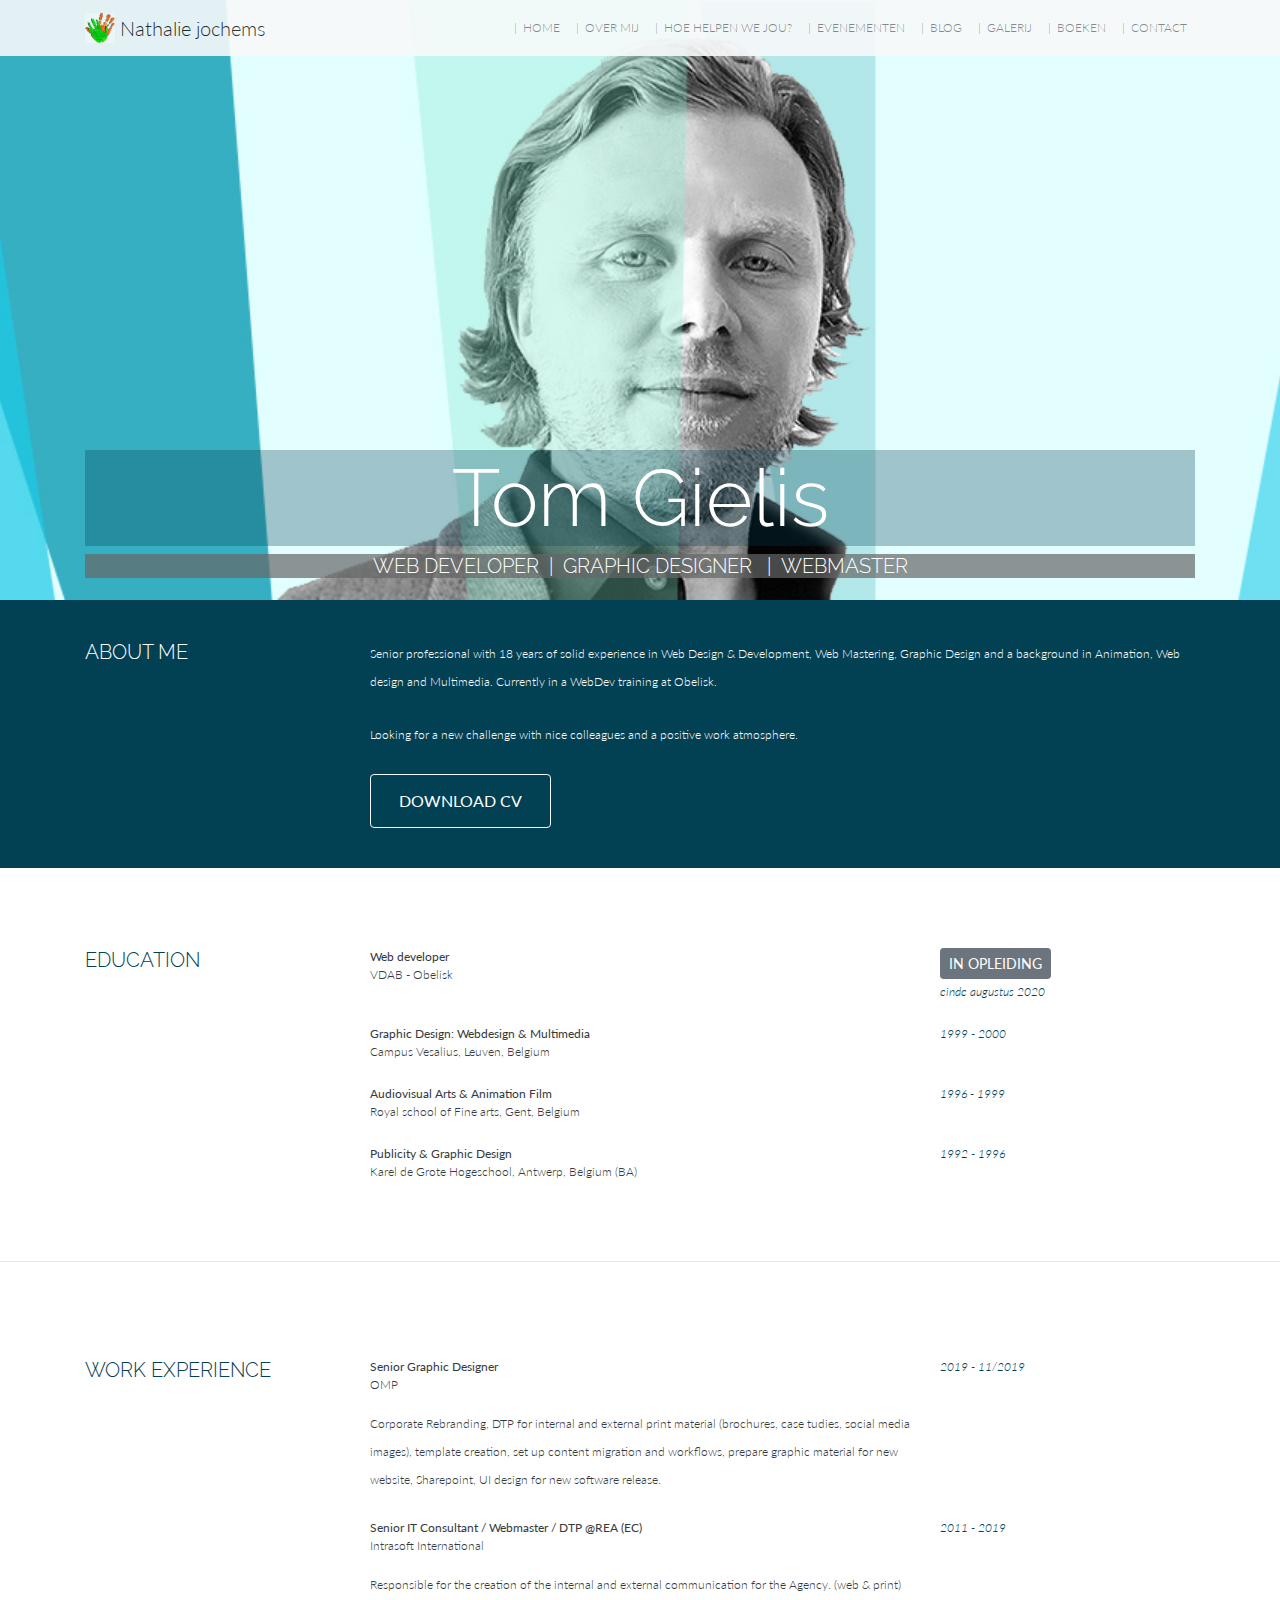
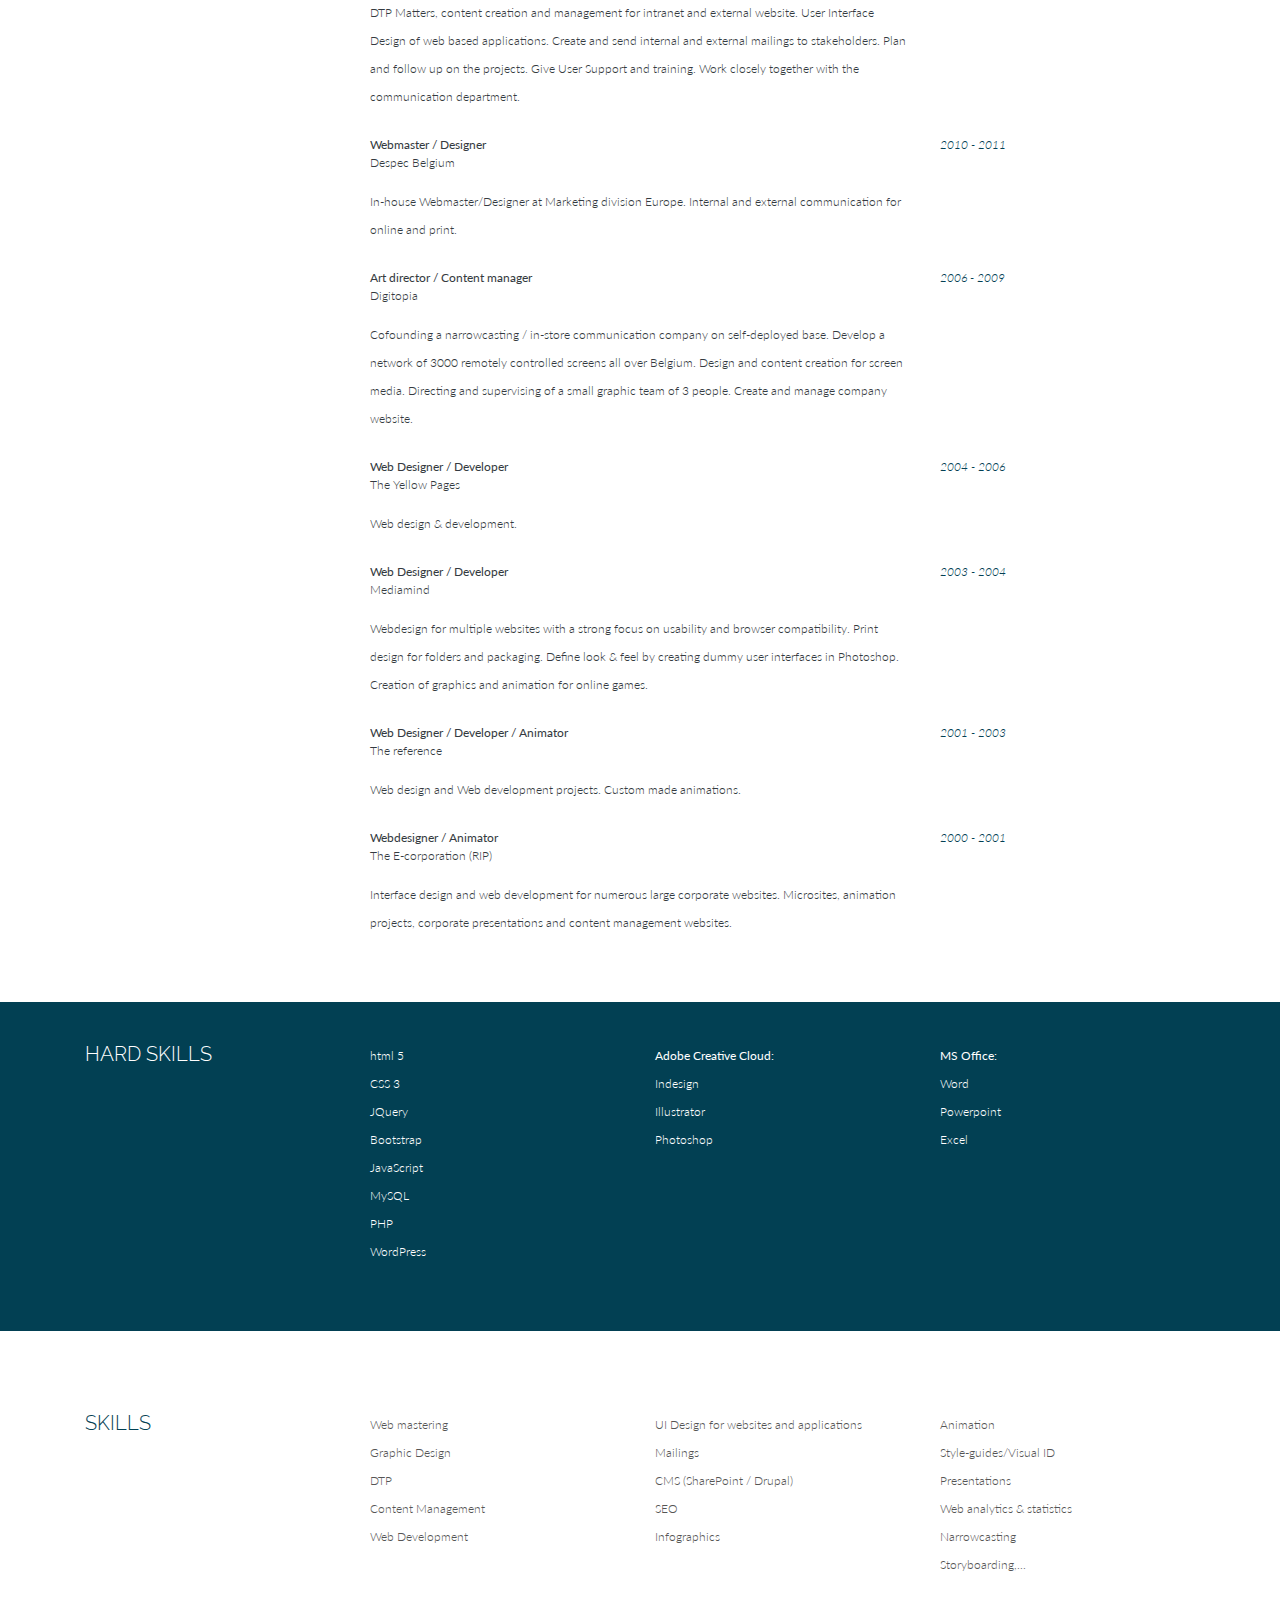
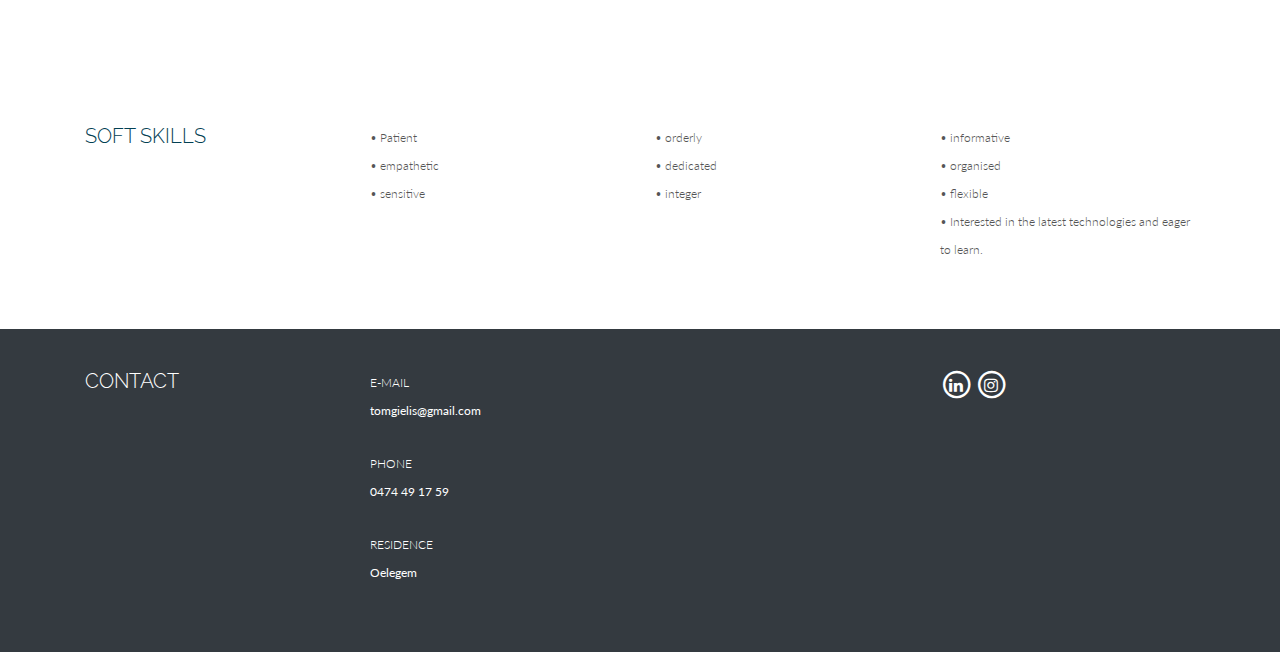
==== index.html @ 1a0eca47 "update1" ====
<!DOCTYPE html>
<html lang="nl">

<head>
    <meta charset="UTF-8">
    <meta name="viewport" content="width=device-width, initial-scale=1.0">
    <title>Tom Gielis</title>

    <link href="https://fonts.googleapis.com/css?family=Lato:300,400,700,300italic,400italic|Raleway:400,300,700"
        rel="stylesheet">

    <link rel="stylesheet" href="https://use.fontawesome.com/releases/v5.0.13/css/all.css"
        integrity="sha384-DNOHZ68U8hZfKXOrtjWvjxusGo9WQnrNx2sqG0tfsghAvtVlRW3tvkXWZh58N9jp" crossorigin="anonymous">

    <link rel="stylesheet" href="https://cdnjs.cloudflare.com/ajax/libs/font-awesome/4.7.0/css/font-awesome.min.css">

    <link rel="stylesheet" href="https://stackpath.bootstrapcdn.com/bootstrap/4.1.1/css/bootstrap.min.css"
        integrity="sha384-WskhaSGFgHYWDcbwN70/dfYBj47jz9qbsMId/iRN3ewGhXQFZCSftd1LZCfmhktB" crossorigin="anonymous">

    <link rel="stylesheet" href="css/style.css">
</head>

<body>

    <!-- NAVBAR -->
    <nav class="navbar navbar-expand-lg navbar-light bg-light fixed-top">
        <div class="container">


            <a class="navbar-brand" href="#">
                <img src="img/logo_fan.jpg" width="30" height="30" class="d-inline-block align-top"
                    alt="Nathalie jochems" loading="lazy">
                Nathalie jochems
            </a>
            <button class="navbar-toggler" data-toggle="collapse" data-target="#navbarCollapse">
                <span class="navbar-toggler-icon"></span>
            </button>
            <div class="collapse navbar-collapse" id="navbarCollapse">
                <ul class="navbar-nav ml-auto">

                    <li class="nav-item">
                        <a href="#opleiding" class="nav-link"> |&nbsp;&nbsp;HOME</a>
                    </li>
                    <li class="nav-item">
                        <a href="#opleiding" class="nav-link"> |&nbsp;&nbsp;OVER MIJ</a>
                    </li>
                    <li class="nav-item">
                        <a href="#opleiding" class="nav-link"> |&nbsp;&nbsp;HOE HELPEN WE JOU?</a>
                    </li>
                    <li class="nav-item">
                        <a href="#opleiding" class="nav-link"> |&nbsp;&nbsp;EVENEMENTEN</a>
                    </li>
                    <li class="nav-item">
                        <a href="#opleiding" class="nav-link"> |&nbsp;&nbsp;BLOG</a>
                    </li>
                    <li class="nav-item">
                        <a href="#opleiding" class="nav-link"> |&nbsp;&nbsp;GALERIJ</a>
                    </li>
                    <li class="nav-item">
                        <a href="#opleiding" class="nav-link"> |&nbsp;&nbsp;BOEKEN</a>
                    </li>
                    <li class="nav-item">
                        <a href="#contact" class="nav-link"> |&nbsp;&nbsp;CONTACT</a>
                    </li>
                </ul>
            </div>
        </div>
    </nav>


    <!-- HOME-SECTION -->
    <header id="home-section">
        <div class="parallax">
            <div class="overlay">
                <div class="home-inner container">
                    <div class="row">
                        <div class="col">
                            <h1 class="display-4">Tom Gielis</h1>
                            <h3>WEB DEVELOPER&nbsp;&nbsp;|&nbsp;&nbsp;GRAPHIC
                                DESIGNER &nbsp;&nbsp;|&nbsp;&nbsp;WEBMASTER</h3>
                        </div>
                    </div>
                </div>
            </div>
        </div>
    </header>

    <!-- OVER MIJ -->
    <!-- <a name="over-mij"></a> -->

    <section id="intro" name="intro">
        <div id="blauw-vlak">
            <div class="container">
                <div class="row">
                    <div class="col-md-3 col-lg-offset-1">
                        <h5>ABOUT ME</h5>
                    </div>
                    <div class="col-md-9">
                        <p>Senior professional with 18 years of solid experience in Web Design & Development,
                            Web Mastering, Graphic Design and a background in Animation, Web design and
                            Multimedia. Currently in a WebDev training at Obelisk.</p>
                        <p>Looking for a new challenge with nice colleagues and a positive work atmosphere. </p>

                        <!-- tekst button hover donker -->
                        <button class="btn btn-outline-light  text-dark" type="button">
                            <a href="img/cv_tom_gielis_en.pdf" class="nav-link" target="_blank"> DOWNLOAD CV </a>
                        </button>
                    </div>
                </div>
            </div>
        </div>
    </section>

    <!-- OPLEIDING -->
    <a name="opleiding"></a>

    <section id="opleiding" name="opleiding">
        <div id="opleiding">
            <div class="container">
                <div class="row">
                    <div class="col-md-3 col-lg-offset-1">
                        <h5>EDUCATION</h5>
                    </div>
                    <div class="col-md-6">
                        <div class="text-dark "><strong> Web developer</strong> <br>VDAB - Obelisk</div>
                    </div>
                    <div class="col-md-3">
                        <!-- <h5><span class="badge badge-secondary">IN OPLEIDING</span></h5> -->
                        <button type="button" class="btn btn-secondary btn-sm mb-1">IN OPLEIDING</button>
                        <br><em> einde augustus 2020 </em>
                    </div>


                    <div class="col-md-3 col-lg-offset-1 ">
                    </div>
                    <div class="col-md-6 mt-4 ">
                        <div class="text-dark "><strong>Graphic Design: Webdesign & Multimedia</strong> <br>Campus
                            Vesalius, Leuven, Belgium</div>
                    </div>
                    <div class="col-md-3 mt-4 ">
                        <em> 1999 - 2000 </em>
                    </div>


                    <div class="col-md-3 col-lg-offset-1 ">
                    </div>
                    <div class="col-md-6 mt-4 ">
                        <div class="text-dark "><strong>Audiovisual Arts & Animation Film</strong> <br>Royal school of
                            Fine arts, Gent, Belgium</div>
                    </div>
                    <div class="col-md-3 mt-4 ">
                        <em> 1996 - 1999 </em>
                    </div>
                    <div class="col-md-3 col-lg-offset-1 ">
                    </div>
                    <div class="col-md-6 mt-4 mb-4 ">
                        <div class="text-dark "><strong>Publicity & Graphic Design</strong> <br>Karel de Grote
                            Hogeschool, Antwerp, Belgium (BA)</div>
                    </div>
                    <div class="col-md-3 mt-4 ">
                        <em> 1992 - 1996 </em>
                    </div>
                </div>
            </div>

    </section>

    <hr>

    <!--WERK -->
    <a name="werk"></a>


    <section id="werk" name="werk">
        <div id="werk">
            <div class="container ">
                <div class="row">
                    <div class="col-md-3 col-lg-offset-1">
                        <h5>WORK EXPERIENCE</h5>
                    </div>


                    <div class="col-md-6">
                        <div class="text-dark"><strong> Senior Graphic Designer </strong> <br>OMP
                            <p class="text-dark mt-3">Corporate Rebranding, DTP for internal and external
                                print material (brochures, case tudies, social media images),
                                template creation, set up content migration and
                                workflows, prepare graphic material for new website,
                                Sharepoint, UI design for new software release.
                            </p>
                        </div>
                    </div>
                    <div class="col-md-3 ">
                        <em> 2019 - 11/2019</em>
                    </div>


                    <div class="col-md-3 col-lg-offset-1">
                    </div>

                    <div class="col-md-6">
                        <div class="text-dark"><strong> Senior IT Consultant / Webmaster / DTP @REA (EC) </strong>
                            <br>Intrasoft International
                            <p class="text-dark mt-3">Responsible for the creation of the internal and
                                external communication for the Agency. (web & print)
                                DTP Matters, content creation and management for
                                intranet and external website. User Interface Design of
                                web based applications. Create and send internal and
                                external mailings to stakeholders. Plan and follow up on
                                the projects. Give User Support and training. Work
                                closely together with the communication department.
                            </p>
                        </div>
                    </div>
                    <div class="col-md-3 ">
                        <em> 2011 - 2019</em>
                    </div>


                    <div class="col-md-3 col-lg-offset-1">
                    </div>
                    <div class="col-md-6">
                        <div class="text-dark"><strong> Webmaster / Designer </strong> <br>Despec Belgium
                            <p class="text-dark mt-3">In-house Webmaster/Designer at Marketing division
                                Europe. Internal and external communication for online
                                and print.
                            </p>
                        </div>
                    </div>
                    <div class="col-md-3 ">
                        <em> 2010 - 2011</em>
                    </div>


                    <div class="col-md-3 col-lg-offset-1">
                    </div>
                    <div class="col-md-6">
                        <div class="text-dark"><strong> Art director / Content manager </strong> <br>Digitopia
                            <p class="text-dark mt-3">Cofounding a narrowcasting / in-store communication
                                company on self-deployed base. Develop a network
                                of 3000 remotely controlled screens all over Belgium.
                                Design and content creation for screen media. Directing
                                and supervising of a small graphic team of 3 people.
                                Create and manage company website.
                            </p>
                        </div>
                    </div>
                    <div class="col-md-3 ">
                        <em> 2006 - 2009</em>
                    </div>

                    <div class="col-md-3 col-lg-offset-1">
                    </div>
                    <div class="col-md-6">
                        <div class="text-dark"><strong> Web Designer / Developer</strong> <br>The Yellow Pages
                            <p class="text-dark mt-3">Web design & development.
                            </p>
                        </div>
                    </div>
                    <div class="col-md-3 ">
                        <em> 2004 - 2006</em>
                    </div>


                    <div class="col-md-3 col-lg-offset-1">
                    </div>
                    <div class="col-md-6">
                        <div class="text-dark"><strong> Web Designer / Developer</strong> <br>Mediamind
                            <p class="text-dark mt-3">Webdesign for multiple websites with a strong focus
                                on usability and browser compatibility. Print design
                                for folders and packaging. Define look & feel by creating
                                dummy user interfaces in Photoshop. Creation of graphics
                                and animation for online games.
                            </p>
                        </div>
                    </div>
                    <div class="col-md-3 ">
                        <em> 2003 - 2004</em>
                    </div>



                    <div class="col-md-3 col-lg-offset-1">
                    </div>
                    <div class="col-md-6">
                        <div class="text-dark"><strong> Web Designer / Developer / Animator</strong> <br>The reference
                            <p class="text-dark mt-3">Web design and Web development projects.
                                Custom made animations.
                            </p>
                        </div>
                    </div>
                    <div class="col-md-3 ">
                        <em> 2001 - 2003 </em>
                    </div>


                    <div class="col-md-3 col-lg-offset-1">
                    </div>
                    <div class="col-md-6">
                        <div class="text-dark"><strong> Webdesigner / Animator</strong> <br>The E-corporation (RIP)
                            <p class="text-dark mt-3">Interface design and web development for numerous
                                large corporate websites. Microsites, animation
                                projects, corporate presentations and content
                                management websites.
                            </p>
                        </div>
                    </div>
                    <div class="col-md-3 ">
                        <em> 2000 - 2001 </em>
                    </div>



                </div>
            </div>
        </div>
    </section>

    <!-- HARD SKILLS -->
    <a name="skills"></a>

    <section id="hardskills" name="hardskills ">
        <div id="blauw-vlak">
            <div class="container ">
                <div class="row ">
                    <div class="col-md-3 col-lg-offset-1 ">
                        <h5>HARD SKILLS</h5>
                    </div>
                    <div class="col-md-3">
                        <p>html 5 <br>CSS 3 <br>JQuery <br> Bootstrap <br>JavaScript <br>MySQL <br>PHP
                            <br>WordPress</p>
                    </div>
                    <div class="col-md-3">
                        <p><strong>Adobe Creative Cloud:</strong> <br>Indesign<br> Illustrator<br>Photoshop</p>
                    </div>
                    <div class="col-md-3">
                        <p><strong>MS Office:</strong><br>Word <br> Powerpoint <br>Excel</p>
                    </div>
                </div>
            </div>
        </div>
    </section>







    <!-- SKILLS -->

    <section id="softskills" name="softskills">
        <div id="softskills">
            <div class="container">
                <div class="row">
                    <div class="col-md-3 col-lg-offset-1">
                        <h5>SKILLS</h5>
                    </div>
                    <div class="col-md-3">
                        <p>Web mastering<br>Graphic Design<br>DTP<br>Content Management<br>Web Development</p>
                    </div>
                    <div class="col-md-3">
                        <p>UI Design for websites and applications<br> Mailings<br>CMS (SharePoint / Drupal)<br>
                            SEO<br>Infographics</p>
                    </div>
                    <div class="col-md-3">
                        <p>Animation<br> Style-guides/Visual ID<br> Presentations<br>
                            Web analytics & statistics<br> Narrowcasting<br> Storyboarding,...</p>
                    </div>
                </div>
            </div>
    </section>


    <!-- SOFT SKILLS -->

    <section id="softskills" name="softskills">
        <div id="softskills">
            <div class="container">
                <div class="row">
                    <div class="col-md-3 col-lg-offset-1">
                        <h5>SOFT SKILLS</h5>
                    </div>
                    <div class="col-md-3">
                        <p>• Patient <br>• empathetic <br>• sensitive </p>
                    </div>
                    <div class="col-md-3">
                        <p>• orderly <br>• dedicated <br>• integer </p>
                    </div>
                    <div class="col-md-3">
                        <p>• informative <br>• organised <br>• flexible <br>• Interested in the latest technologies and
                            eager to learn.</p>
                    </div>
                </div>
            </div>
    </section>

    <!-- CONTACT -->
    <a name="contact"></a>

    <section id="contact" name="contact" class="bg-dark">
        <div id="contact ">
            <div class="container ">
                <div class="row">
                    <div class="col-md-3 col-lg-offset-1">
                        <h5>CONTACT</h5>
                    </div>
                    <div class="col-md-6">
                        <!-- <i class="fas fa-at"></i> -->
                        <p>E-MAIL <br>
                            <a href="mailto:tomgielis@gmail.com" class="email"><strong>tomgielis@gmail.com</strong> </a>
                        </p>
                        <!-- <i class="fas fa-map-marker-alt"></i>  -->
                        <!-- <i class="fas fa-phone-square-alt"></i> -->
                        <p>PHONE <br><strong> 0474 49 17 59</strong></p>
                        <p>RESIDENCE <br><strong> Oelegem</strong></p>
                    </div>

                    <div class="col-md-3">
                        <a href="https://www.linkedin.com/in/tomgielis/" target="_blank" class="fa-stack fa-lg">
                            <i class="fa fa-circle-thin fa-stack-2x"></i>
                            <i class="fa fa-linkedin fa-stack-1x"></i>
                        </a>

                        <a href="https://www.instagram.com/tgielis/?hl=nl" target="_blank" class="fa-stack fa-lg">
                            <i class="fa fa-circle-thin fa-stack-2x"></i>
                            <i class="fa fa-instagram fa-stack-1x"></i>
                        </a>
                    </div>
                </div>
            </div>
    </section>

    <!-- <div style="margin-top:1500px; "></div> -->

    <!-- screen view -->
    <!-- <div id="debug">
        <style>
            #debug {
                position: fixed;
                top: 0;
                right: 0;
                background-color: rgba(0, 0, 0, 0.7);
                color: white;
                padding: 0.2em;
                z-index: 1000000;
            }
        </style>
        <span class="d-block d-sm-none">XS</span>
        <span class="d-none d-sm-block d-md-none">SM</span>
        <span class="d-none d-md-block d-lg-none">MD</span>
        <span class="d-none d-lg-block d-xl-none">LG</span>
        <span class="d-none d-xl-block d-lg-none">XL</span>
    </div> -->


    <script src="https://code.jquery.com/jquery-3.4.1.slim.min.js "
        integrity="sha384-J6qa4849blE2+poT4WnyKhv5vZF5SrPo0iEjwBvKU7imGFAV0wwj1yYfoRSJoZ+n " crossorigin="anonymous ">
    </script>
    <script src="https://cdn.jsdelivr.net/npm/popper.js@1.16.0/dist/umd/popper.min.js "
        integrity="sha384-Q6E9RHvbIyZFJoft+2mJbHaEWldlvI9IOYy5n3zV9zzTtmI3UksdQRVvoxMfooAo " crossorigin="anonymous ">
    </script>
    <script src="https://stackpath.bootstrapcdn.com/bootstrap/4.4.1/js/bootstrap.min.js "
        integrity="sha384-wfSDF2E50Y2D1uUdj0O3uMBJnjuUD4Ih7YwaYd1iqfktj0Uod8GCExl3Og8ifwB6 " crossorigin="anonymous ">
    </script>

    <script>
        // Get the current year for the copyright
        $('#year').text(new Date().getFullYear());
    </script>
</body>

</html>
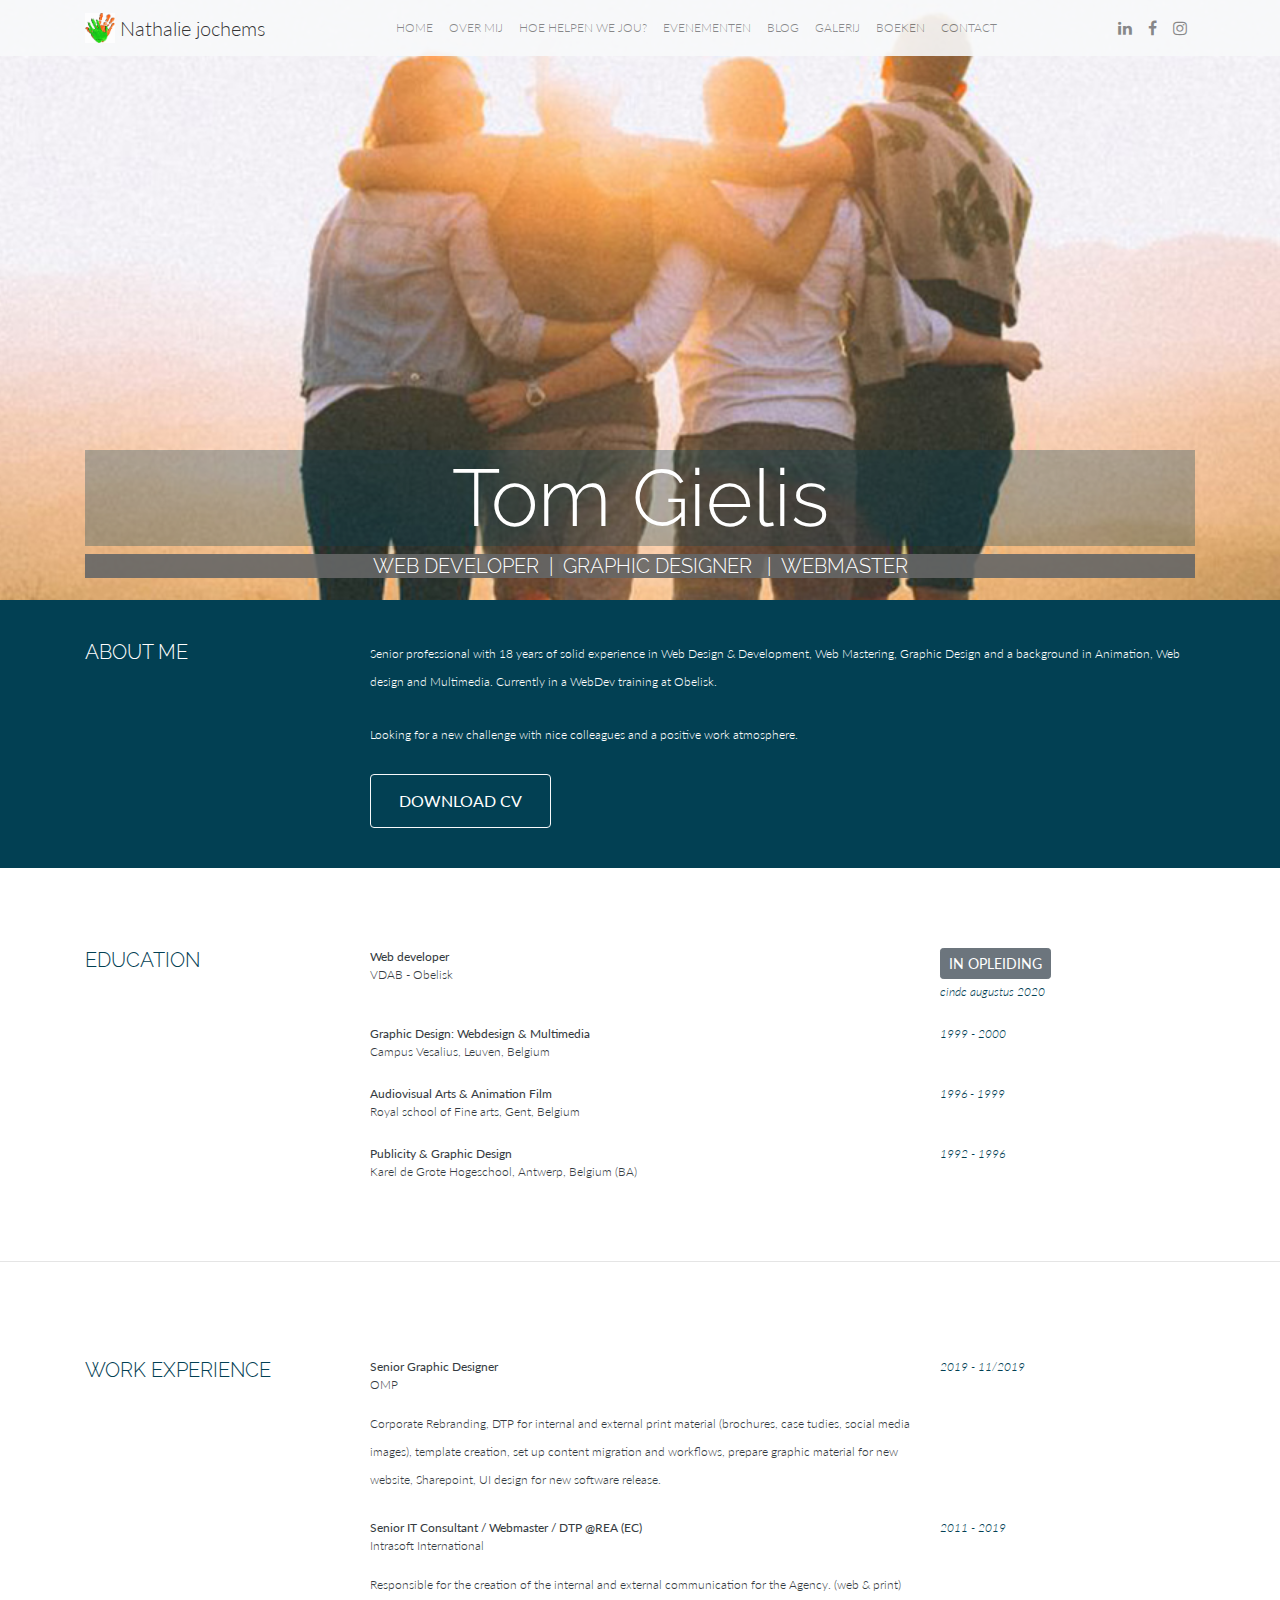
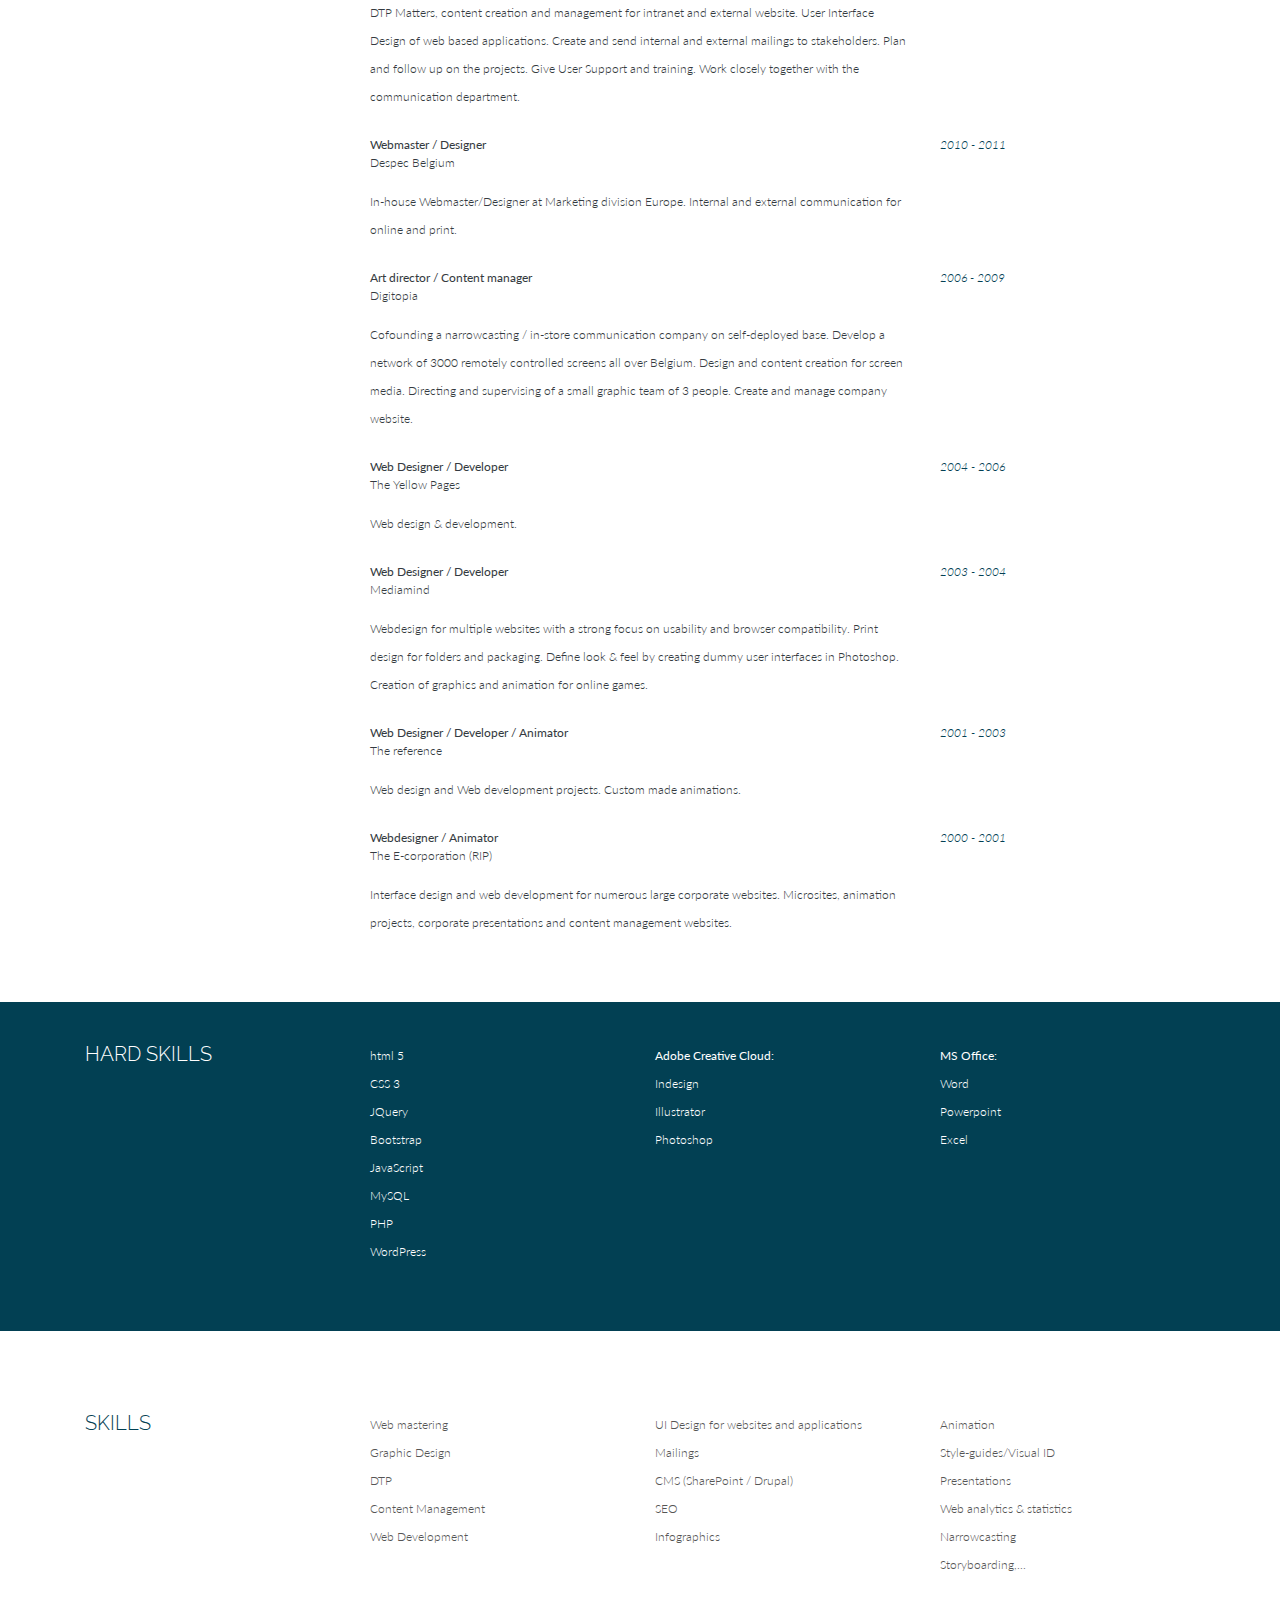
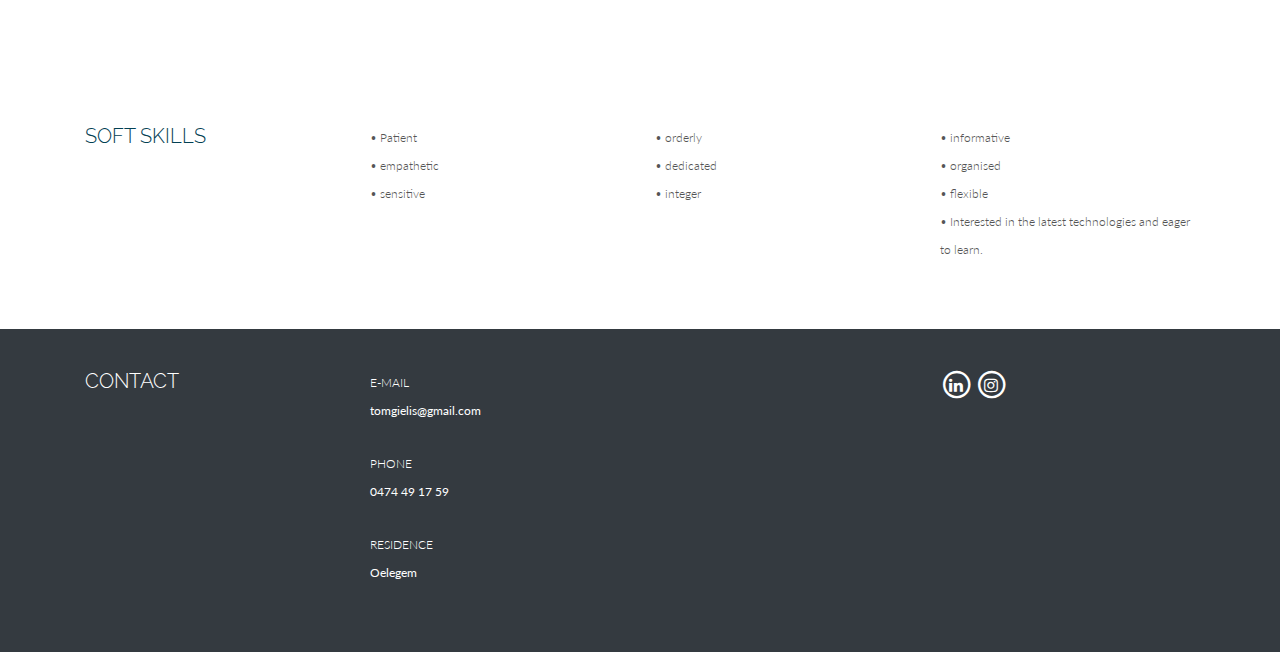
==== commit 9786e5f2: "v002" ====
--- a/index.html
+++ b/index.html
@@ -4,7 +4,7 @@
 <head>
     <meta charset="UTF-8">
     <meta name="viewport" content="width=device-width, initial-scale=1.0">
-    <title>Tom Gielis</title>
+    <title>Nathalie jochems</title>
 
     <link href="https://fonts.googleapis.com/css?family=Lato:300,400,700,300italic,400italic|Raleway:400,300,700"
         rel="stylesheet">
@@ -23,11 +23,10 @@
 <body>
 
     <!-- NAVBAR -->
+
     <nav class="navbar navbar-expand-lg navbar-light bg-light fixed-top">
         <div class="container">
-
-
-            <a class="navbar-brand" href="#">
+            <a class="navbar-brand" href="../index.html">
                 <img src="img/logo_fan.jpg" width="30" height="30" class="d-inline-block align-top"
                     alt="Nathalie jochems" loading="lazy">
                 Nathalie jochems
@@ -37,31 +36,48 @@
             </button>
             <div class="collapse navbar-collapse" id="navbarCollapse">
                 <ul class="navbar-nav ml-auto">
-
-                    <li class="nav-item">
-                        <a href="#opleiding" class="nav-link"> |&nbsp;&nbsp;HOME</a>
-                    </li>
-                    <li class="nav-item">
-                        <a href="#opleiding" class="nav-link"> |&nbsp;&nbsp;OVER MIJ</a>
-                    </li>
-                    <li class="nav-item">
-                        <a href="#opleiding" class="nav-link"> |&nbsp;&nbsp;HOE HELPEN WE JOU?</a>
-                    </li>
-                    <li class="nav-item">
-                        <a href="#opleiding" class="nav-link"> |&nbsp;&nbsp;EVENEMENTEN</a>
-                    </li>
-                    <li class="nav-item">
-                        <a href="#opleiding" class="nav-link"> |&nbsp;&nbsp;BLOG</a>
-                    </li>
-                    <li class="nav-item">
-                        <a href="#opleiding" class="nav-link"> |&nbsp;&nbsp;GALERIJ</a>
-                    </li>
-                    <li class="nav-item">
-                        <a href="#opleiding" class="nav-link"> |&nbsp;&nbsp;BOEKEN</a>
-                    </li>
-                    <li class="nav-item">
-                        <a href="#contact" class="nav-link"> |&nbsp;&nbsp;CONTACT</a>
-                    </li>
+                    <li class="nav-item">
+                        <a href="#opleiding" class="nav-link"> HOME</a>
+                    </li>
+                    <li class="nav-item">
+                        <a href="#opleiding" class="nav-link"> OVER MIJ</a>
+                    </li>
+                    <li class="nav-item">
+                        <a href="#opleiding" class="nav-link"> HOE HELPEN WE JOU?</a>
+                    </li>
+                    <li class="nav-item">
+                        <a href="#opleiding" class="nav-link"> EVENEMENTEN</a>
+                    </li>
+                    <li class="nav-item">
+                        <a href="#opleiding" class="nav-link"> BLOG</a>
+                    </li>
+                    <li class="nav-item">
+                        <a href="#opleiding" class="nav-link"> GALERIJ</a>
+                    </li>
+                    <li class="nav-item">
+                        <a href="#opleiding" class="nav-link"> BOEKEN</a>
+                    </li>
+                    <li class="nav-item">
+                        <a href="#contact" class="nav-link"> CONTACT</a>
+                    </li>
+                </ul>
+
+                <ul class="nav navbar-nav ml-auto">
+
+
+
+                    <a href="https://www.linkedin.com/in/fancoach/" class="nav-link"><i
+                            class="fa fa-linkedin fa-lg"></i></a>
+                    <li>
+                        <a href="https://www.facebook.com/fancoach.org/" class="nav-link"><i
+                                class="fa fa-facebook fa-lg"></i></a>
+                    <li>
+                        <a href="https://www.instagram.com/nathaliejochems" class="nav-link"><i
+                                class="fa fa-instagram  fa-lg"></i></a>
+                    </li>
+
+
+
                 </ul>
             </div>
         </div>
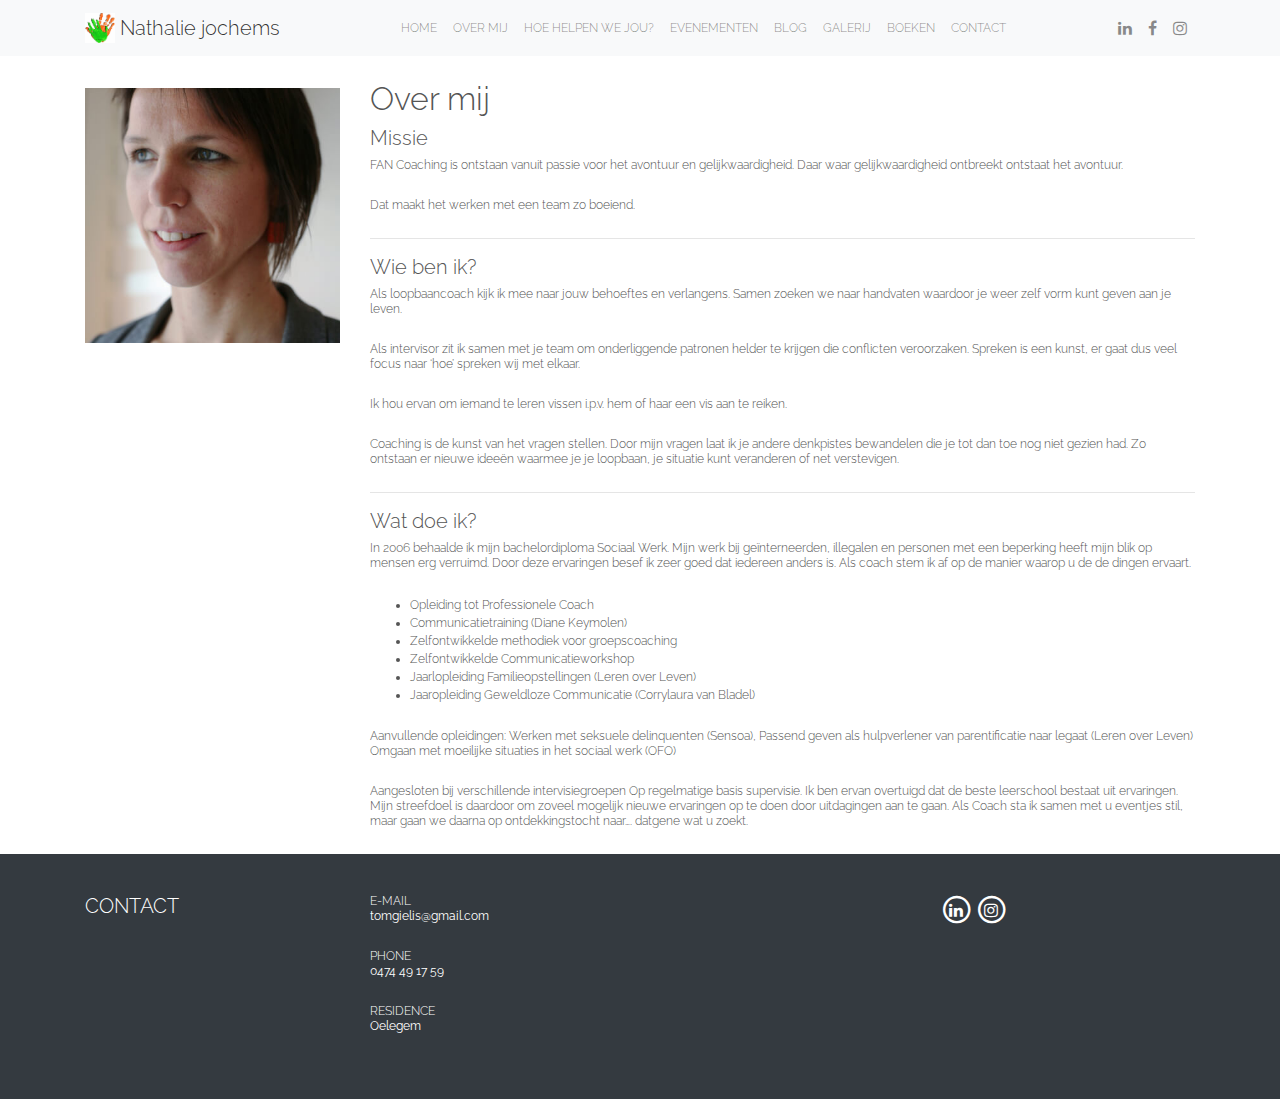
==== commit c3004e2d: "nathalie jochems website" ====
--- a/index.html
+++ b/index.html
@@ -37,10 +37,10 @@
             <div class="collapse navbar-collapse" id="navbarCollapse">
                 <ul class="navbar-nav ml-auto">
                     <li class="nav-item">
-                        <a href="#opleiding" class="nav-link"> HOME</a>
-                    </li>
-                    <li class="nav-item">
-                        <a href="#opleiding" class="nav-link"> OVER MIJ</a>
+                        <a href="#home" class="nav-link"> HOME</a>
+                    </li>
+                    <li class="nav-item">
+                        <a href="#overmij" class="nav-link"> OVER MIJ</a>
                     </li>
                     <li class="nav-item">
                         <a href="#opleiding" class="nav-link"> HOE HELPEN WE JOU?</a>
@@ -63,9 +63,6 @@
                 </ul>
 
                 <ul class="nav navbar-nav ml-auto">
-
-
-
                     <a href="https://www.linkedin.com/in/fancoach/" class="nav-link"><i
                             class="fa fa-linkedin fa-lg"></i></a>
                     <li>
@@ -75,341 +72,103 @@
                         <a href="https://www.instagram.com/nathaliejochems" class="nav-link"><i
                                 class="fa fa-instagram  fa-lg"></i></a>
                     </li>
-
-
-
                 </ul>
             </div>
         </div>
     </nav>
 
 
-    <!-- HOME-SECTION -->
-    <header id="home-section">
-        <div class="parallax">
-            <div class="overlay">
-                <div class="home-inner container">
-                    <div class="row">
-                        <div class="col">
-                            <h1 class="display-4">Tom Gielis</h1>
-                            <h3>WEB DEVELOPER&nbsp;&nbsp;|&nbsp;&nbsp;GRAPHIC
-                                DESIGNER &nbsp;&nbsp;|&nbsp;&nbsp;WEBMASTER</h3>
-                        </div>
-                    </div>
-                </div>
-            </div>
-        </div>
-    </header>
-
     <!-- OVER MIJ -->
     <!-- <a name="over-mij"></a> -->
 
-    <section id="intro" name="intro">
-        <div id="blauw-vlak">
+    <section id="overmij" name="overmij">
+        <div class="mt">
             <div class="container">
                 <div class="row">
                     <div class="col-md-3 col-lg-offset-1">
-                        <h5>ABOUT ME</h5>
+                        <img src="img/coach_nathalie2.jpg" class="img-fluid mt-2" alt="Nathalie Jochems">
                     </div>
                     <div class="col-md-9">
-                        <p>Senior professional with 18 years of solid experience in Web Design & Development,
-                            Web Mastering, Graphic Design and a background in Animation, Web design and
-                            Multimedia. Currently in a WebDev training at Obelisk.</p>
-                        <p>Looking for a new challenge with nice colleagues and a positive work atmosphere. </p>
-
-                        <!-- tekst button hover donker -->
+
+                        <h2>Over mij</h2>
+                        <h5>Missie</h5>
+
+                        <p>FAN Coaching is ontstaan vanuit passie voor het avontuur en gelijkwaardigheid.
+                            Daar waar gelijkwaardigheid ontbreekt ontstaat het avontuur.</p>
+                        <p>Dat maakt het werken met een team zo boeiend.</p>
+
+                        <!-- tekst button hover donker 
                         <button class="btn btn-outline-light  text-dark" type="button">
                             <a href="img/cv_tom_gielis_en.pdf" class="nav-link" target="_blank"> DOWNLOAD CV </a>
-                        </button>
+                        </button>-->
+
+                        <hr>
+                        <h5>Wie ben ik?</h5>
+                        <p>Als loopbaancoach kijk ik mee naar jouw behoeftes en verlangens. Samen zoeken we naar
+                            handvaten waardoor je weer zelf vorm kunt geven aan je leven.</p>
+
+                        <p>Als intervisor zit ik samen met je team om onderliggende patronen helder te krijgen die
+                            conflicten veroorzaken. Spreken is een kunst, er gaat dus veel focus naar ‘hoe’ spreken
+                            wij
+                            met elkaar.</p>
+
+                        <p>Ik hou ervan om iemand te leren vissen i.p.v. hem of haar een vis aan te reiken.</p>
+
+                        <p>Coaching is de kunst van het vragen stellen. Door mijn vragen laat ik je andere
+                            denkpistes
+                            bewandelen die je tot dan toe nog niet gezien had. Zo ontstaan er nieuwe ideeën waarmee
+                            je
+                            je
+                            loopbaan, je situatie kunt veranderen of net verstevigen.
+                        </p>
+
+                        <hr>
+                        <h5>Wat doe ik?</h5>
+                        <p>In 2006 behaalde ik mijn bachelordiploma Sociaal Werk. Mijn werk bij geïnterneerden,
+                            illegalen en personen met een beperking heeft mijn blik op mensen erg verruimd. Door
+                            deze
+                            ervaringen besef ik zeer goed dat iedereen anders is. Als coach stem ik af op de manier
+                            waarop u de de dingen ervaart.</p>
+
+                        <p>
+                            <ul>
+                                <li>Opleiding tot Professionele Coach</li>
+                                <li>Communicatietraining (Diane Keymolen)</li>
+                                <li>Zelfontwikkelde methodiek voor groepscoaching</li>
+                                <li>Zelfontwikkelde Communicatieworkshop</li>
+                                <li>Jaarlopleiding Familieopstellingen (Leren over Leven)</li>
+                                <li>Jaaropleiding Geweldloze Communicatie (Corrylaura van Bladel)</li>
+                            </ul>
+                        </p>
+
+                        <p>Aanvullende opleidingen:
+                            Werken met seksuele delinquenten (Sensoa),
+                            Passend geven als hulpverlener van parentificatie naar legaat (Leren over Leven)
+                            Omgaan met moeilijke situaties in het sociaal werk (OFO)</p>
+
+                        <p>Aangesloten bij verschillende intervisiegroepen
+                            Op regelmatige basis supervisie.
+                            Ik ben ervan overtuigd dat de beste leerschool bestaat uit ervaringen. Mijn streefdoel
+                            is
+                            daardoor om zoveel mogelijk nieuwe ervaringen op te doen door uitdagingen aan te gaan.
+                            Als Coach sta ik samen met u eventjes stil, maar gaan we daarna op ontdekkingstocht
+                            naar….
+                            datgene wat u zoekt.
+                        </p>
+
+
+
+
+
                     </div>
                 </div>
             </div>
         </div>
     </section>
 
-    <!-- OPLEIDING -->
-    <a name="opleiding"></a>
-
-    <section id="opleiding" name="opleiding">
-        <div id="opleiding">
-            <div class="container">
-                <div class="row">
-                    <div class="col-md-3 col-lg-offset-1">
-                        <h5>EDUCATION</h5>
-                    </div>
-                    <div class="col-md-6">
-                        <div class="text-dark "><strong> Web developer</strong> <br>VDAB - Obelisk</div>
-                    </div>
-                    <div class="col-md-3">
-                        <!-- <h5><span class="badge badge-secondary">IN OPLEIDING</span></h5> -->
-                        <button type="button" class="btn btn-secondary btn-sm mb-1">IN OPLEIDING</button>
-                        <br><em> einde augustus 2020 </em>
-                    </div>
-
-
-                    <div class="col-md-3 col-lg-offset-1 ">
-                    </div>
-                    <div class="col-md-6 mt-4 ">
-                        <div class="text-dark "><strong>Graphic Design: Webdesign & Multimedia</strong> <br>Campus
-                            Vesalius, Leuven, Belgium</div>
-                    </div>
-                    <div class="col-md-3 mt-4 ">
-                        <em> 1999 - 2000 </em>
-                    </div>
-
-
-                    <div class="col-md-3 col-lg-offset-1 ">
-                    </div>
-                    <div class="col-md-6 mt-4 ">
-                        <div class="text-dark "><strong>Audiovisual Arts & Animation Film</strong> <br>Royal school of
-                            Fine arts, Gent, Belgium</div>
-                    </div>
-                    <div class="col-md-3 mt-4 ">
-                        <em> 1996 - 1999 </em>
-                    </div>
-                    <div class="col-md-3 col-lg-offset-1 ">
-                    </div>
-                    <div class="col-md-6 mt-4 mb-4 ">
-                        <div class="text-dark "><strong>Publicity & Graphic Design</strong> <br>Karel de Grote
-                            Hogeschool, Antwerp, Belgium (BA)</div>
-                    </div>
-                    <div class="col-md-3 mt-4 ">
-                        <em> 1992 - 1996 </em>
-                    </div>
-                </div>
-            </div>
-
-    </section>
-
-    <hr>
-
-    <!--WERK -->
-    <a name="werk"></a>
-
-
-    <section id="werk" name="werk">
-        <div id="werk">
-            <div class="container ">
-                <div class="row">
-                    <div class="col-md-3 col-lg-offset-1">
-                        <h5>WORK EXPERIENCE</h5>
-                    </div>
-
-
-                    <div class="col-md-6">
-                        <div class="text-dark"><strong> Senior Graphic Designer </strong> <br>OMP
-                            <p class="text-dark mt-3">Corporate Rebranding, DTP for internal and external
-                                print material (brochures, case tudies, social media images),
-                                template creation, set up content migration and
-                                workflows, prepare graphic material for new website,
-                                Sharepoint, UI design for new software release.
-                            </p>
-                        </div>
-                    </div>
-                    <div class="col-md-3 ">
-                        <em> 2019 - 11/2019</em>
-                    </div>
-
-
-                    <div class="col-md-3 col-lg-offset-1">
-                    </div>
-
-                    <div class="col-md-6">
-                        <div class="text-dark"><strong> Senior IT Consultant / Webmaster / DTP @REA (EC) </strong>
-                            <br>Intrasoft International
-                            <p class="text-dark mt-3">Responsible for the creation of the internal and
-                                external communication for the Agency. (web & print)
-                                DTP Matters, content creation and management for
-                                intranet and external website. User Interface Design of
-                                web based applications. Create and send internal and
-                                external mailings to stakeholders. Plan and follow up on
-                                the projects. Give User Support and training. Work
-                                closely together with the communication department.
-                            </p>
-                        </div>
-                    </div>
-                    <div class="col-md-3 ">
-                        <em> 2011 - 2019</em>
-                    </div>
-
-
-                    <div class="col-md-3 col-lg-offset-1">
-                    </div>
-                    <div class="col-md-6">
-                        <div class="text-dark"><strong> Webmaster / Designer </strong> <br>Despec Belgium
-                            <p class="text-dark mt-3">In-house Webmaster/Designer at Marketing division
-                                Europe. Internal and external communication for online
-                                and print.
-                            </p>
-                        </div>
-                    </div>
-                    <div class="col-md-3 ">
-                        <em> 2010 - 2011</em>
-                    </div>
-
-
-                    <div class="col-md-3 col-lg-offset-1">
-                    </div>
-                    <div class="col-md-6">
-                        <div class="text-dark"><strong> Art director / Content manager </strong> <br>Digitopia
-                            <p class="text-dark mt-3">Cofounding a narrowcasting / in-store communication
-                                company on self-deployed base. Develop a network
-                                of 3000 remotely controlled screens all over Belgium.
-                                Design and content creation for screen media. Directing
-                                and supervising of a small graphic team of 3 people.
-                                Create and manage company website.
-                            </p>
-                        </div>
-                    </div>
-                    <div class="col-md-3 ">
-                        <em> 2006 - 2009</em>
-                    </div>
-
-                    <div class="col-md-3 col-lg-offset-1">
-                    </div>
-                    <div class="col-md-6">
-                        <div class="text-dark"><strong> Web Designer / Developer</strong> <br>The Yellow Pages
-                            <p class="text-dark mt-3">Web design & development.
-                            </p>
-                        </div>
-                    </div>
-                    <div class="col-md-3 ">
-                        <em> 2004 - 2006</em>
-                    </div>
-
-
-                    <div class="col-md-3 col-lg-offset-1">
-                    </div>
-                    <div class="col-md-6">
-                        <div class="text-dark"><strong> Web Designer / Developer</strong> <br>Mediamind
-                            <p class="text-dark mt-3">Webdesign for multiple websites with a strong focus
-                                on usability and browser compatibility. Print design
-                                for folders and packaging. Define look & feel by creating
-                                dummy user interfaces in Photoshop. Creation of graphics
-                                and animation for online games.
-                            </p>
-                        </div>
-                    </div>
-                    <div class="col-md-3 ">
-                        <em> 2003 - 2004</em>
-                    </div>
-
-
-
-                    <div class="col-md-3 col-lg-offset-1">
-                    </div>
-                    <div class="col-md-6">
-                        <div class="text-dark"><strong> Web Designer / Developer / Animator</strong> <br>The reference
-                            <p class="text-dark mt-3">Web design and Web development projects.
-                                Custom made animations.
-                            </p>
-                        </div>
-                    </div>
-                    <div class="col-md-3 ">
-                        <em> 2001 - 2003 </em>
-                    </div>
-
-
-                    <div class="col-md-3 col-lg-offset-1">
-                    </div>
-                    <div class="col-md-6">
-                        <div class="text-dark"><strong> Webdesigner / Animator</strong> <br>The E-corporation (RIP)
-                            <p class="text-dark mt-3">Interface design and web development for numerous
-                                large corporate websites. Microsites, animation
-                                projects, corporate presentations and content
-                                management websites.
-                            </p>
-                        </div>
-                    </div>
-                    <div class="col-md-3 ">
-                        <em> 2000 - 2001 </em>
-                    </div>
-
-
-
-                </div>
-            </div>
-        </div>
-    </section>
-
-    <!-- HARD SKILLS -->
-    <a name="skills"></a>
-
-    <section id="hardskills" name="hardskills ">
-        <div id="blauw-vlak">
-            <div class="container ">
-                <div class="row ">
-                    <div class="col-md-3 col-lg-offset-1 ">
-                        <h5>HARD SKILLS</h5>
-                    </div>
-                    <div class="col-md-3">
-                        <p>html 5 <br>CSS 3 <br>JQuery <br> Bootstrap <br>JavaScript <br>MySQL <br>PHP
-                            <br>WordPress</p>
-                    </div>
-                    <div class="col-md-3">
-                        <p><strong>Adobe Creative Cloud:</strong> <br>Indesign<br> Illustrator<br>Photoshop</p>
-                    </div>
-                    <div class="col-md-3">
-                        <p><strong>MS Office:</strong><br>Word <br> Powerpoint <br>Excel</p>
-                    </div>
-                </div>
-            </div>
-        </div>
-    </section>
-
-
-
-
-
-
-
-    <!-- SKILLS -->
-
-    <section id="softskills" name="softskills">
-        <div id="softskills">
-            <div class="container">
-                <div class="row">
-                    <div class="col-md-3 col-lg-offset-1">
-                        <h5>SKILLS</h5>
-                    </div>
-                    <div class="col-md-3">
-                        <p>Web mastering<br>Graphic Design<br>DTP<br>Content Management<br>Web Development</p>
-                    </div>
-                    <div class="col-md-3">
-                        <p>UI Design for websites and applications<br> Mailings<br>CMS (SharePoint / Drupal)<br>
-                            SEO<br>Infographics</p>
-                    </div>
-                    <div class="col-md-3">
-                        <p>Animation<br> Style-guides/Visual ID<br> Presentations<br>
-                            Web analytics & statistics<br> Narrowcasting<br> Storyboarding,...</p>
-                    </div>
-                </div>
-            </div>
-    </section>
-
-
-    <!-- SOFT SKILLS -->
-
-    <section id="softskills" name="softskills">
-        <div id="softskills">
-            <div class="container">
-                <div class="row">
-                    <div class="col-md-3 col-lg-offset-1">
-                        <h5>SOFT SKILLS</h5>
-                    </div>
-                    <div class="col-md-3">
-                        <p>• Patient <br>• empathetic <br>• sensitive </p>
-                    </div>
-                    <div class="col-md-3">
-                        <p>• orderly <br>• dedicated <br>• integer </p>
-                    </div>
-                    <div class="col-md-3">
-                        <p>• informative <br>• organised <br>• flexible <br>• Interested in the latest technologies and
-                            eager to learn.</p>
-                    </div>
-                </div>
-            </div>
-    </section>
+
+
+
 
     <!-- CONTACT -->
     <a name="contact"></a>
@@ -452,7 +211,7 @@
     <!-- screen view -->
     <!-- <div id="debug">
         <style>
-            #debug {
+            #debug{
                 position: fixed;
                 top: 0;
                 right: 0;
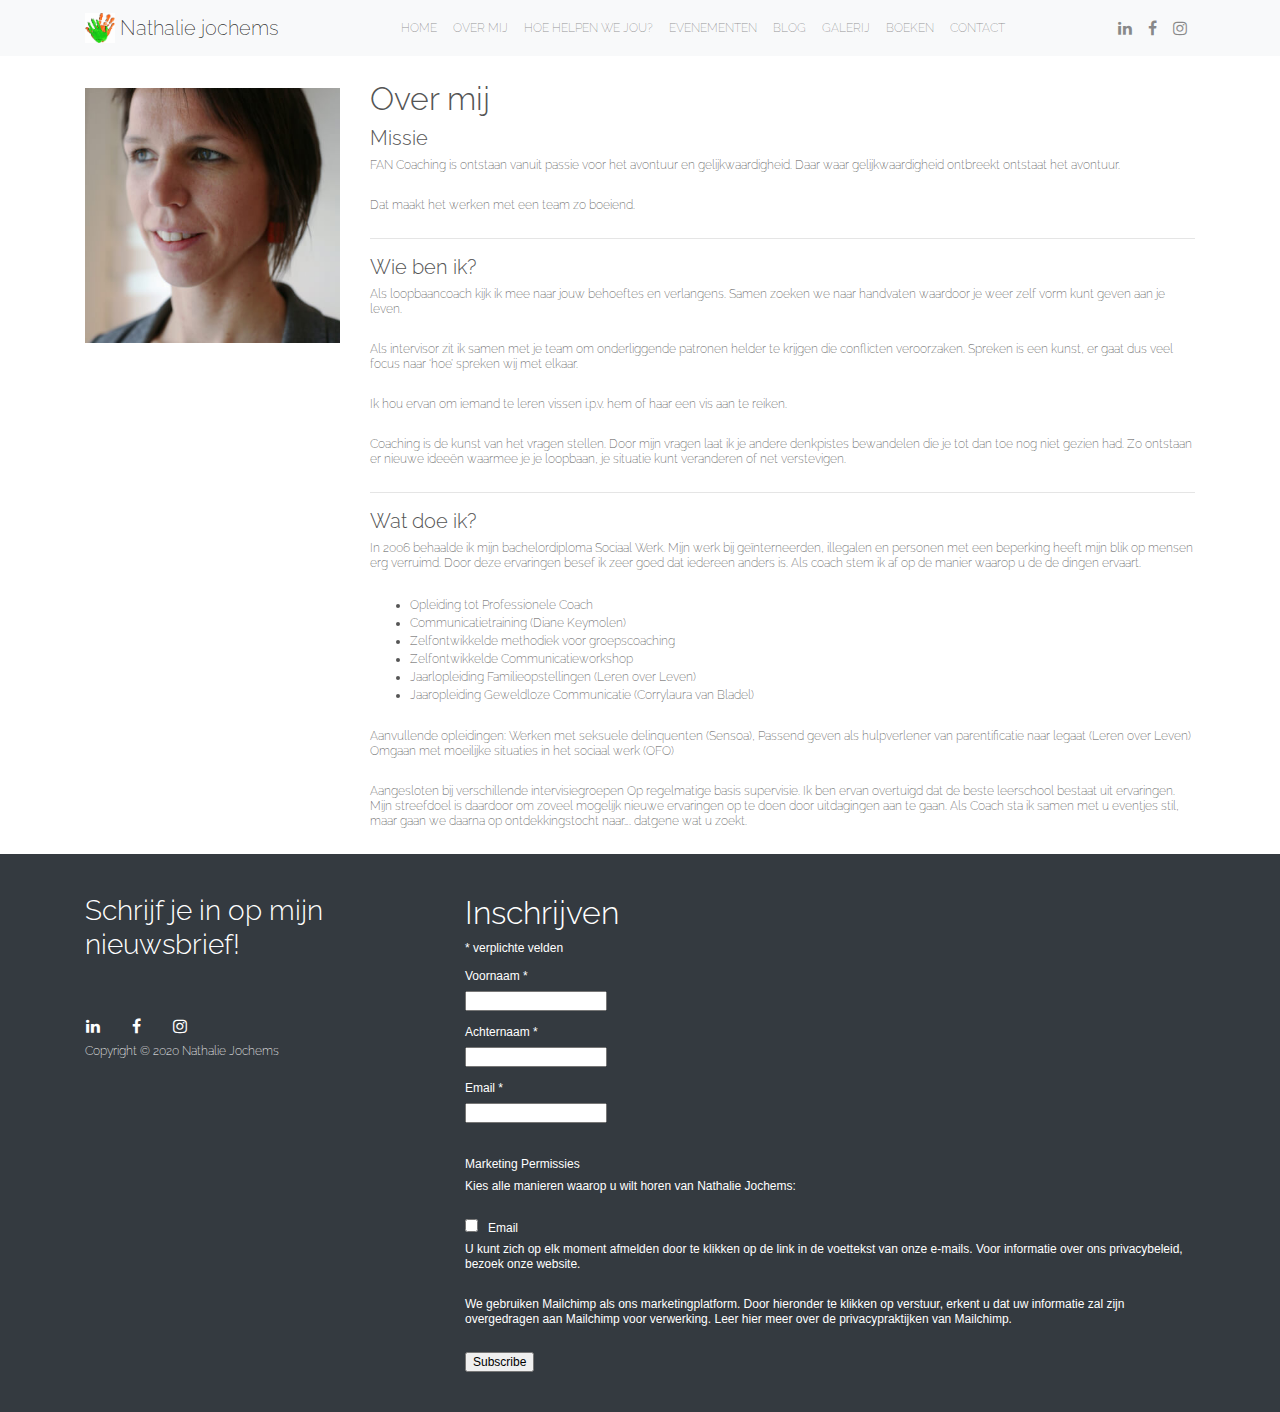
==== commit 7122c9ce: "new stuff" ====
--- a/index.html
+++ b/index.html
@@ -18,6 +18,8 @@
         integrity="sha384-WskhaSGFgHYWDcbwN70/dfYBj47jz9qbsMId/iRN3ewGhXQFZCSftd1LZCfmhktB" crossorigin="anonymous">
 
     <link rel="stylesheet" href="css/style.css">
+
+    <link href="//cdn-images.mailchimp.com/embedcode/classic-10_7.css" rel="stylesheet" type="text/css">
 </head>
 
 <body>
@@ -177,31 +179,191 @@
         <div id="contact ">
             <div class="container ">
                 <div class="row">
-                    <div class="col-md-3 col-lg-offset-1">
-                        <h5>CONTACT</h5>
+
+                    <div class="container">
+                        <div class="row">
+                            <div class="col-4">
+                                <h3>Schrijf je in op mijn nieuwsbrief!</h3>
+
+                                <div class="row mt-5">
+
+                                    <a href="https://www.linkedin.com/in/fancoach/" class="nav-link"><i
+                                            class="fa fa-linkedin fa-lg"></i></a>
+
+                                    <a href="https://www.facebook.com/fancoach.org/" class="nav-link"><i
+                                            class="fa fa-facebook fa-lg"></i></a>
+
+                                    <a href="https://www.instagram.com/nathaliejochems" class="nav-link"><i
+                                            class="fa fa-instagram  fa-lg"></i></a>
+                                </div>
+                                <p>Copyright © 2020 Nathalie Jochems</p>
+                            </div>
+
+
+                            <div class="col-8">
+                                <!-- Begin Mailchimp Signup Form -->
+                                <link href="//cdn-images.mailchimp.com/embedcode/classic-10_7.css" rel="stylesheet"
+                                    type="text/css">
+                                <style type="text/css">
+                                    #mc_embed_signup {
+                                        background: #343a40;
+                                        clear: left;
+                                        font: 12px Helvetica, Arial, sans-serif;
+                                    }
+
+                                    /* Add your own Mailchimp form style overrides in your site stylesheet or in this style block.
+	   We recommend moving this block and the preceding CSS link to the HEAD of your HTML file. */
+                                </style>
+                                <style type="text/css">
+                                    #mc-embedded-subscribe-form input[type=checkbox] {
+                                        display: inline;
+                                        width: auto;
+                                        margin-right: 10px;
+                                    }
+
+                                    #mergeRow-gdpr {
+                                        margin-top: 20px;
+                                    }
+
+                                    #mergeRow-gdpr fieldset label {
+                                        font-weight: normal;
+
+                                    }
+
+                                    #mc-embedded-subscribe-form .mc_fieldset {
+                                        border: none;
+                                        min-height: 0px;
+                                        padding-bottom: 0px;
+                                        line-height: 1em;
+                                    }
+                                </style>
+                                <div id="mc_embed_signup">
+                                    <form
+                                        action="https://gmail.us17.list-manage.com/subscribe/post?u=026928ea664b9e016ff989ed3&amp;id=59e9b4532e"
+                                        method="post" id="mc-embedded-subscribe-form" name="mc-embedded-subscribe-form"
+                                        class="validate" target="_blank" novalidate>
+                                        <div id="mc_embed_signup_scroll">
+                                            <h2>Inschrijven</h2>
+                                            <div class="indicates-required"><span class="asterisk">*</span> verplichte
+                                                velden</div></br>
+                                            <div class="mc-field-group">
+                                                <label for="mce-FNAME">Voornaam <span class="asterisk">*</span></br>
+                                                </label></br>
+                                                <input type="text" value="" name="FNAME" class="required"
+                                                    id="mce-FNAME">
+                                            </div></br>
+                                            <div class="mc-field-group">
+                                                <label for="mce-LNAME">Achternaam <span class="asterisk">*</span>
+                                                </label></br>
+                                                <input type="text" value="" name="LNAME" class="required"
+                                                    id="mce-LNAME">
+                                            </div></br>
+                                            <div class="mc-field-group">
+                                                <label for="mce-EMAIL">Email <span class="asterisk">*</span>
+                                                </label></br>
+                                                <input type="email" value="" name="EMAIL" class="required email"
+                                                    id="mce-EMAIL">
+                                            </div></br>
+                                            <div id="mergeRow-gdpr"
+                                                class="mergeRow gdpr-mergeRow content__gdprBlock mc-field-group">
+                                                <div class="content__gdpr">
+                                                    <label>Marketing Permissies</label>
+                                                    <p>Kies alle manieren waarop u wilt horen van Nathalie Jochems:</p>
+                                                    <fieldset class="mc_fieldset gdprRequired mc-field-group"
+                                                        name="interestgroup_field">
+                                                        <label class="checkbox subfield" for="gdpr_83421"><input
+                                                                type="checkbox" id="gdpr_83421" name="gdpr[83421]"
+                                                                value="Y" class="av-checkbox gdpr"><span>Email</span>
+                                                        </label>
+                                                    </fieldset>
+                                                    <p>U kunt zich op elk moment afmelden door te klikken op de link in
+                                                        de voettekst van onze e-mails. Voor informatie over ons
+                                                        privacybeleid, bezoek onze website.</p>
+                                                </div>
+                                                <div class="content__gdprLegal">
+                                                    <p>We gebruiken Mailchimp als ons marketingplatform. Door hieronder
+                                                        te klikken op verstuur, erkent u dat uw informatie zal zijn
+                                                        overgedragen aan Mailchimp voor verwerking. <a
+                                                            href="https://mailchimp.com/legal/" target="_blank">Leer
+                                                            hier
+                                                            meer over de privacypraktijken van Mailchimp.</a></p>
+                                                </div>
+                                            </div>
+                                            <div id="mce-responses" class="clear">
+                                                <div class="response" id="mce-error-response" style="display:none">
+                                                </div>
+                                                <div class="response" id="mce-success-response" style="display:none">
+                                                </div>
+                                            </div>
+                                            <!-- real people should not fill this in and expect good things - do not remove this or risk form bot signups-->
+                                            <div style="position: absolute; left: -5000px;" aria-hidden="true"><input
+                                                    type="text" name="b_026928ea664b9e016ff989ed3_59e9b4532e"
+                                                    tabindex="-1" value=""></div>
+                                            <div class="clear"><input type="submit" value="Subscribe" name="inschrijven"
+                                                    id="mc-embedded-subscribe" class="button"></div>
+                                        </div>
+                                    </form>
+                                </div>
+                                <script type='text/javascript'
+                                    src='//s3.amazonaws.com/downloads.mailchimp.com/js/mc-validate.js'></script>
+                                <script type='text/javascript'>
+                                    (function ($) {
+                                        window.fnames = new Array();
+                                        window.ftypes = new Array();
+                                        fnames[1] = 'FNAME';
+                                        ftypes[1] = 'text';
+                                        fnames[2] = 'LNAME';
+                                        ftypes[2] = 'text';
+                                        fnames[0] = 'EMAIL';
+                                        ftypes[0] = 'email';
+                                        fnames[4] = 'PHONE';
+                                        ftypes[4] = 'phone';
+                                        fnames[3] = 'ADDRESS';
+                                        ftypes[3] = 'address';
+                                        fnames[5] = 'BIRTHDAY';
+                                        ftypes[5] = 'birthday';
+                                        /*
+                                         * Translated default messages for the $ validation plugin.
+                                         * Locale: NL
+                                         */
+                                        $.extend($.validator.messages, {
+                                            required: "Dit is een verplicht veld.",
+                                            remote: "Controleer dit veld.",
+                                            email: "Vul hier een geldig e-mailadres in.",
+                                            url: "Vul hier een geldige URL in.",
+                                            date: "Vul hier een geldige datum in.",
+                                            dateISO: "Vul hier een geldige datum in (ISO-formaat).",
+                                            number: "Vul hier een geldig getal in.",
+                                            digits: "Vul hier alleen getallen in.",
+                                            creditcard: "Vul hier een geldig creditcardnummer in.",
+                                            equalTo: "Vul hier dezelfde waarde in.",
+                                            accept: "Vul hier een waarde in met een geldige extensie.",
+                                            maxlength: $.validator.format(
+                                                "Vul hier maximaal {0} tekens in."),
+                                            minlength: $.validator.format(
+                                                "Vul hier minimaal {0} tekens in."),
+                                            rangelength: $.validator.format(
+                                                "Vul hier een waarde in van minimaal {0} en maximaal {1} tekens."
+                                            ),
+                                            range: $.validator.format(
+                                                "Vul hier een waarde in van minimaal {0} en maximaal {1}."
+                                            ),
+                                            max: $.validator.format(
+                                                "Vul hier een waarde in kleiner dan of gelijk aan {0}."
+                                            ),
+                                            min: $.validator.format(
+                                                "Vul hier een waarde in groter dan of gelijk aan {0}.")
+                                        });
+                                    }(jQuery));
+                                    var $mcj = jQuery.noConflict(true);
+                                </script>
+                                <!--End mc_embed_signup-->
+                            </div>
+
+                        </div>
                     </div>
-                    <div class="col-md-6">
-                        <!-- <i class="fas fa-at"></i> -->
-                        <p>E-MAIL <br>
-                            <a href="mailto:tomgielis@gmail.com" class="email"><strong>tomgielis@gmail.com</strong> </a>
-                        </p>
-                        <!-- <i class="fas fa-map-marker-alt"></i>  -->
-                        <!-- <i class="fas fa-phone-square-alt"></i> -->
-                        <p>PHONE <br><strong> 0474 49 17 59</strong></p>
-                        <p>RESIDENCE <br><strong> Oelegem</strong></p>
-                    </div>
-
-                    <div class="col-md-3">
-                        <a href="https://www.linkedin.com/in/tomgielis/" target="_blank" class="fa-stack fa-lg">
-                            <i class="fa fa-circle-thin fa-stack-2x"></i>
-                            <i class="fa fa-linkedin fa-stack-1x"></i>
-                        </a>
-
-                        <a href="https://www.instagram.com/tgielis/?hl=nl" target="_blank" class="fa-stack fa-lg">
-                            <i class="fa fa-circle-thin fa-stack-2x"></i>
-                            <i class="fa fa-instagram fa-stack-1x"></i>
-                        </a>
-                    </div>
+
+
                 </div>
             </div>
     </section>
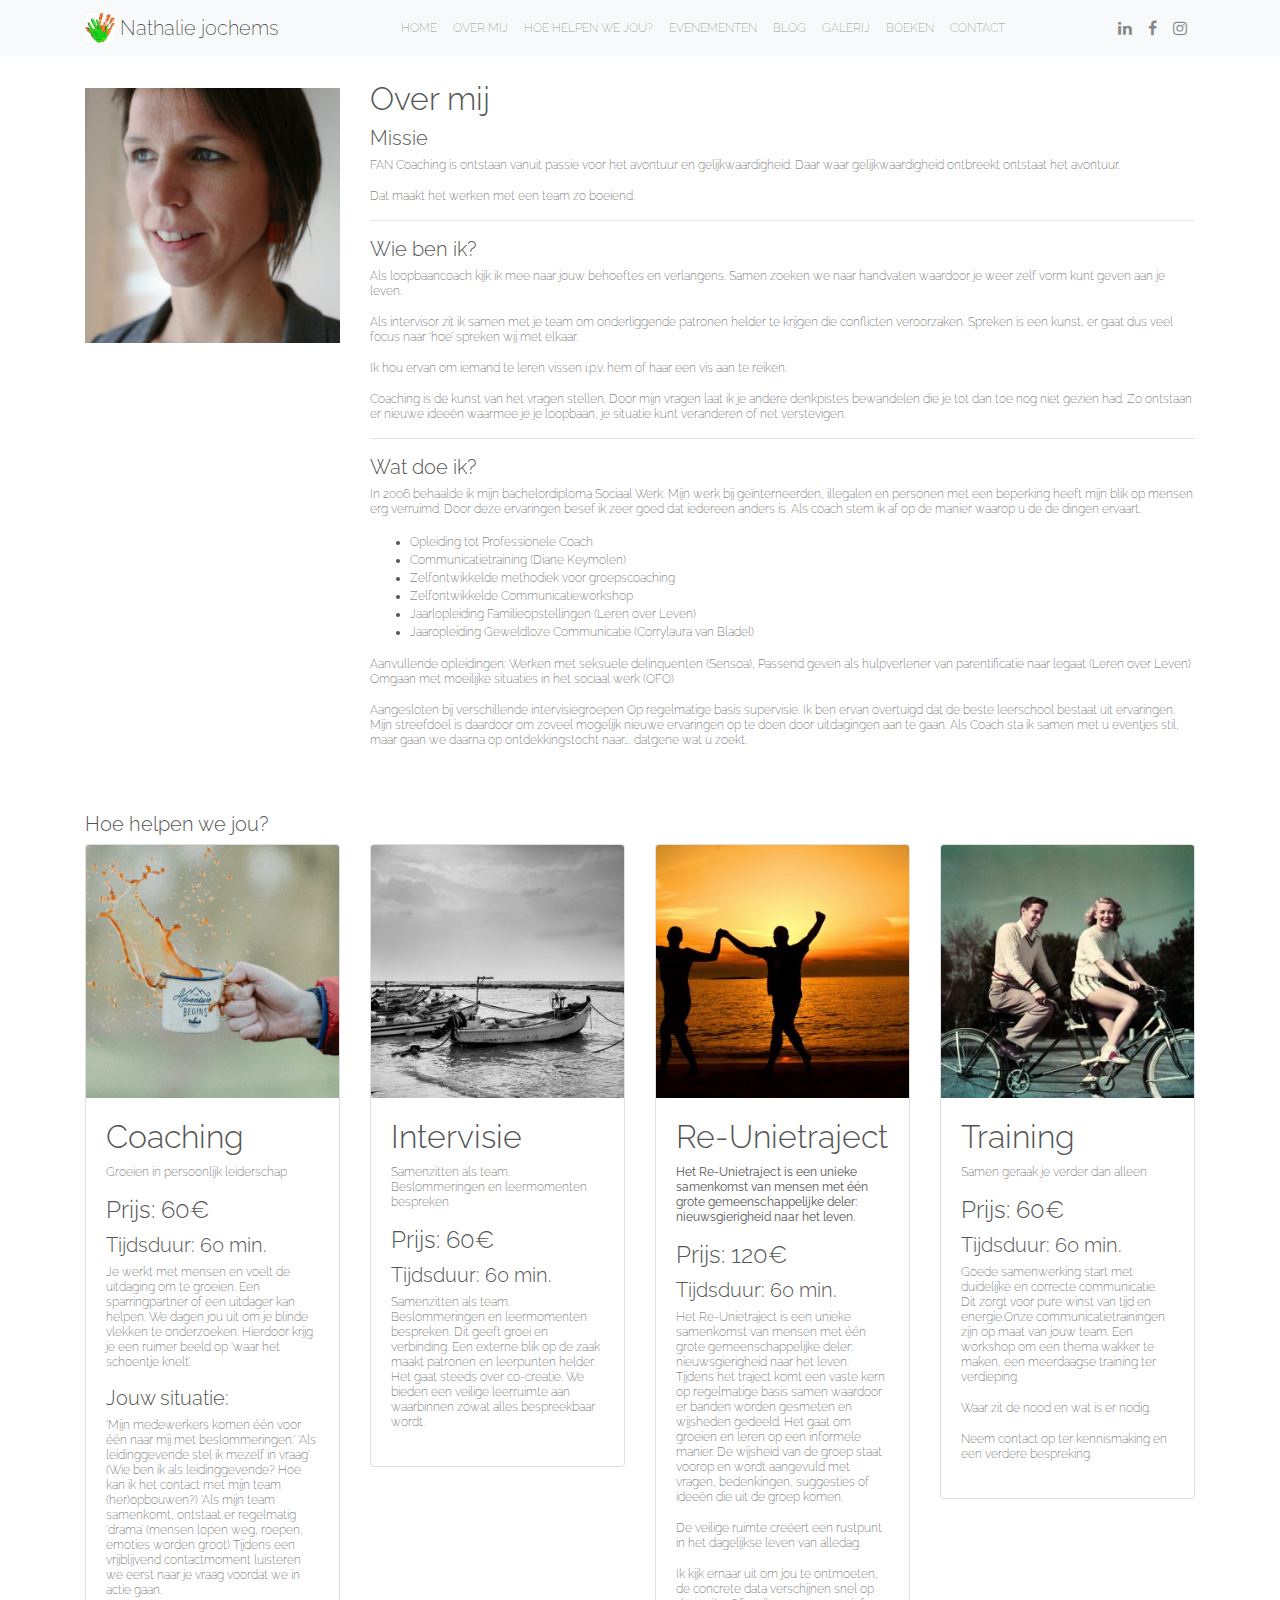
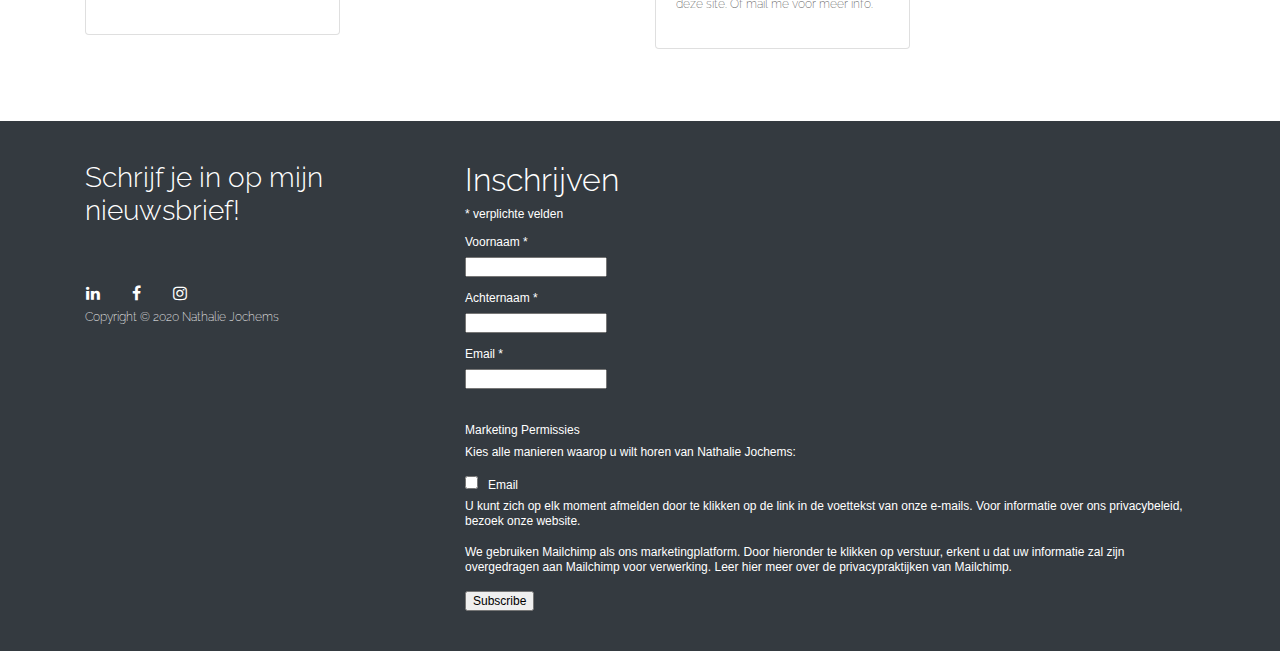
==== commit c6b80ca4: "hoe helpen we jou?" ====
--- a/index.html
+++ b/index.html
@@ -157,17 +157,119 @@
                             naar….
                             datgene wat u zoekt.
                         </p>
-
-
-
-
-
                     </div>
                 </div>
             </div>
         </div>
     </section>
 
+
+
+
+
+    <!--Hoe helpen we jou?-->
+    <div class="py-5">
+        <div class="container">
+            <h5>Hoe helpen we jou?</h5>
+            <div class="row">
+
+                <div class="col-md-3">
+                    <div class="card mb-4 box-shadow rounded">
+                        <img src="img/coaching_300x300.png" class="card-img-top" alt="Card image cap">
+                        <div class="card-body">
+                            <h2>Coaching</h2>
+                            <p>Groeien in persoonlijk leiderschap</p>
+                            <h4>Prijs: 60€</h4>
+
+                            <h5>Tijdsduur: 60 min.</h5>
+
+                            <p>Je werkt met mensen en voelt de uitdaging om te groeien. Een sparringpartner of een
+                                uitdager kan helpen.
+                                We dagen jou uit om je blinde vlekken te onderzoeken. Hierdoor krijg je een ruimer beeld
+                                op ‘waar het schoentje knelt’.</p>
+                            <h5>Jouw situatie:</h5>
+                            <p>‘Mijn medewerkers komen één voor één naar mij met beslommeringen.’
+                                ‘Als leidinggevende stel ik mezelf in vraag’ (Wie ben ik als leidinggevende? Hoe kan ik
+                                het contact met mijn team (her)opbouwen?)
+                                ‘Als mijn team samenkomt, ontstaat er regelmatig ‘drama’ (mensen lopen weg, roepen,
+                                emoties worden groot)
+                                Tijdens een vrijblijvend contactmoment luisteren we eerst naar je vraag voordat we in
+                                actie gaan.</p>
+
+                        </div>
+                    </div>
+                </div>
+
+                <div class="col-md-3">
+                    <div class="card mb-4 box-shadow rounded">
+                        <img src="img/intervisie-300x300.jpg" class="card-img-top" alt="Card image cap">
+                        <div class="card-body">
+                            <h2>Intervisie</h2>
+                            <p>Samenzitten als team.
+                                Beslommeringen en leermomenten bespreken</p>
+                            <h4>Prijs: 60€</h4>
+
+                            <h5>Tijdsduur: 60 min.</h5>
+
+                            <p>Samenzitten als team. Beslommeringen en leermomenten bespreken. Dit geeft groei en
+                                verbinding. Een externe blik op de zaak maakt patronen en leerpunten helder. Het gaat
+                                steeds over co-creatie. We bieden een veilige leerruimte aan waarbinnen zowat alles
+                                bespreekbaar wordt.</p>
+                        </div>
+                    </div>
+                </div>
+
+                <div class="col-md-3">
+                    <div class="card mb-4 box-shadow rounded">
+                        <img src="img/reunietraject_300x300.jpg" class="card-img-top" alt="Card image cap">
+                        <div class="card-body">
+                            <h2>Re-Unietraject</h2>
+                            <p><strong>Het Re-Unietraject is een unieke samenkomst van mensen met één grote
+                                    gemeenschappelijke
+                                    deler: nieuwsgierigheid naar het leven.</strong></p>
+                            <h4>Prijs: 120€</h4>
+
+                            <h5>Tijdsduur: 60 min.</h5>
+
+                            <p>Het Re-Unietraject is een unieke samenkomst van mensen met één grote gemeenschappelijke
+                                deler: nieuwsgierigheid naar het leven.
+                                Tijdens het traject komt een vaste kern op regelmatige basis samen waardoor er banden
+                                worden gesmeten en wijsheden gedeeld. Het gaat om groeien en leren op een informele
+                                manier. De wijsheid van de groep staat voorop en wordt aangevuld met vragen,
+                                bedenkingen, suggesties of ideeën die uit de groep komen.</p>
+
+                            <p>De veilige ruimte creëert een rustpunt in het dagelijkse leven van alledag.</p>
+
+                            <p>Ik kijk ernaar uit om jou te ontmoeten, de concrete data verschijnen snel op deze site.
+                                Of mail me voor meer info.</p>
+                        </div>
+                    </div>
+                </div>
+
+                <div class="col-md-3">
+                    <div class="card mb-4 box-shadow rounded">
+                        <img src="img/training_300x300.jpg" class="card-img-top" alt="Card image cap">
+                        <div class="card-body">
+                            <h2>Training</h2>
+                            <p> Samen geraak je verder dan alleen</p>
+                            <h4>Prijs: 60€</h4>
+
+                            <h5>Tijdsduur: 60 min.</h5>
+
+                            <p>Goede samenwerking start met duidelijke en correcte communicatie.
+                                Dit zorgt voor pure winst van tijd en energie.
+                                ​Onze communicatietrainingen zijn op maat van jouw team.
+                                Een workshop om een thema wakker te maken, een meerdaagse training ter verdieping.</p>
+
+                            <p>​Waar zit de nood en wat is er nodig.</p>
+
+                            <p>​Neem contact op ter kennismaking en een verdere bespreking.</p>
+                        </div>
+                    </div>
+                </div>
+            </div>
+        </div>
+    </div>
 
 
 
